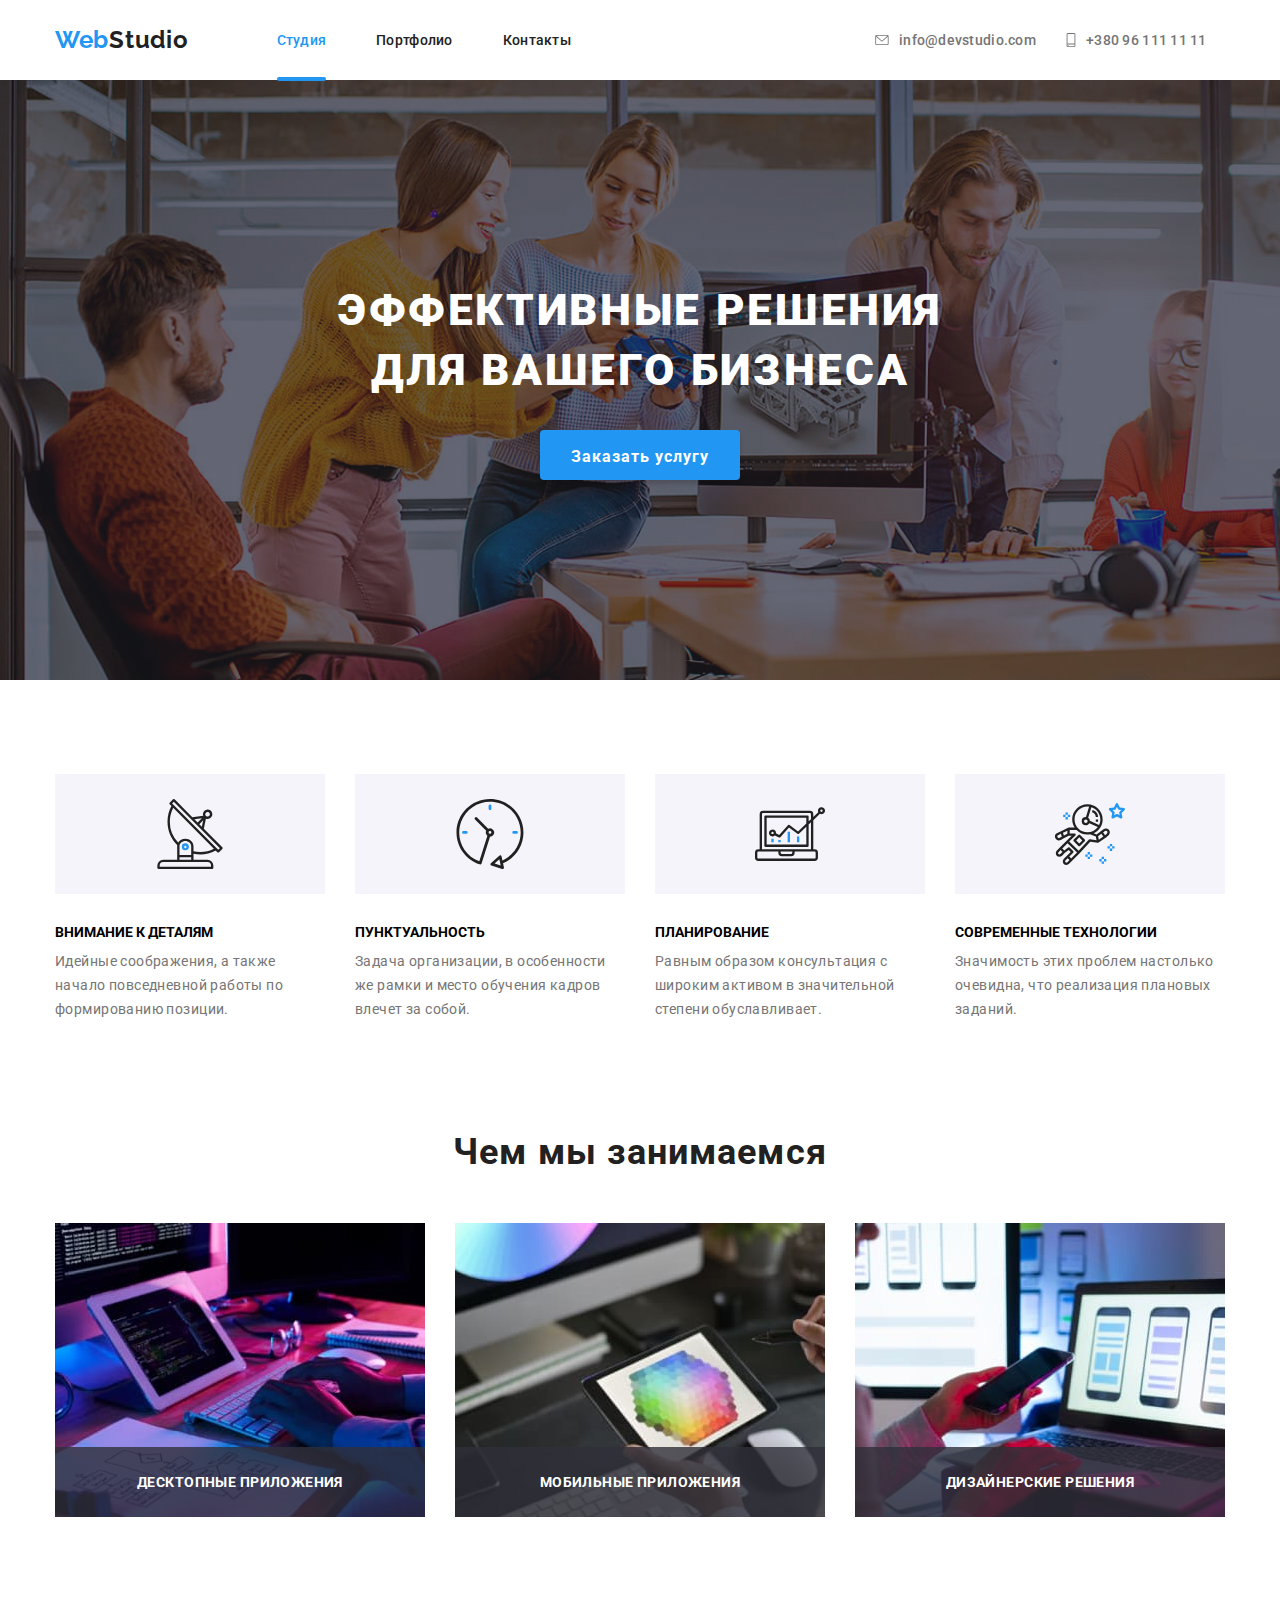
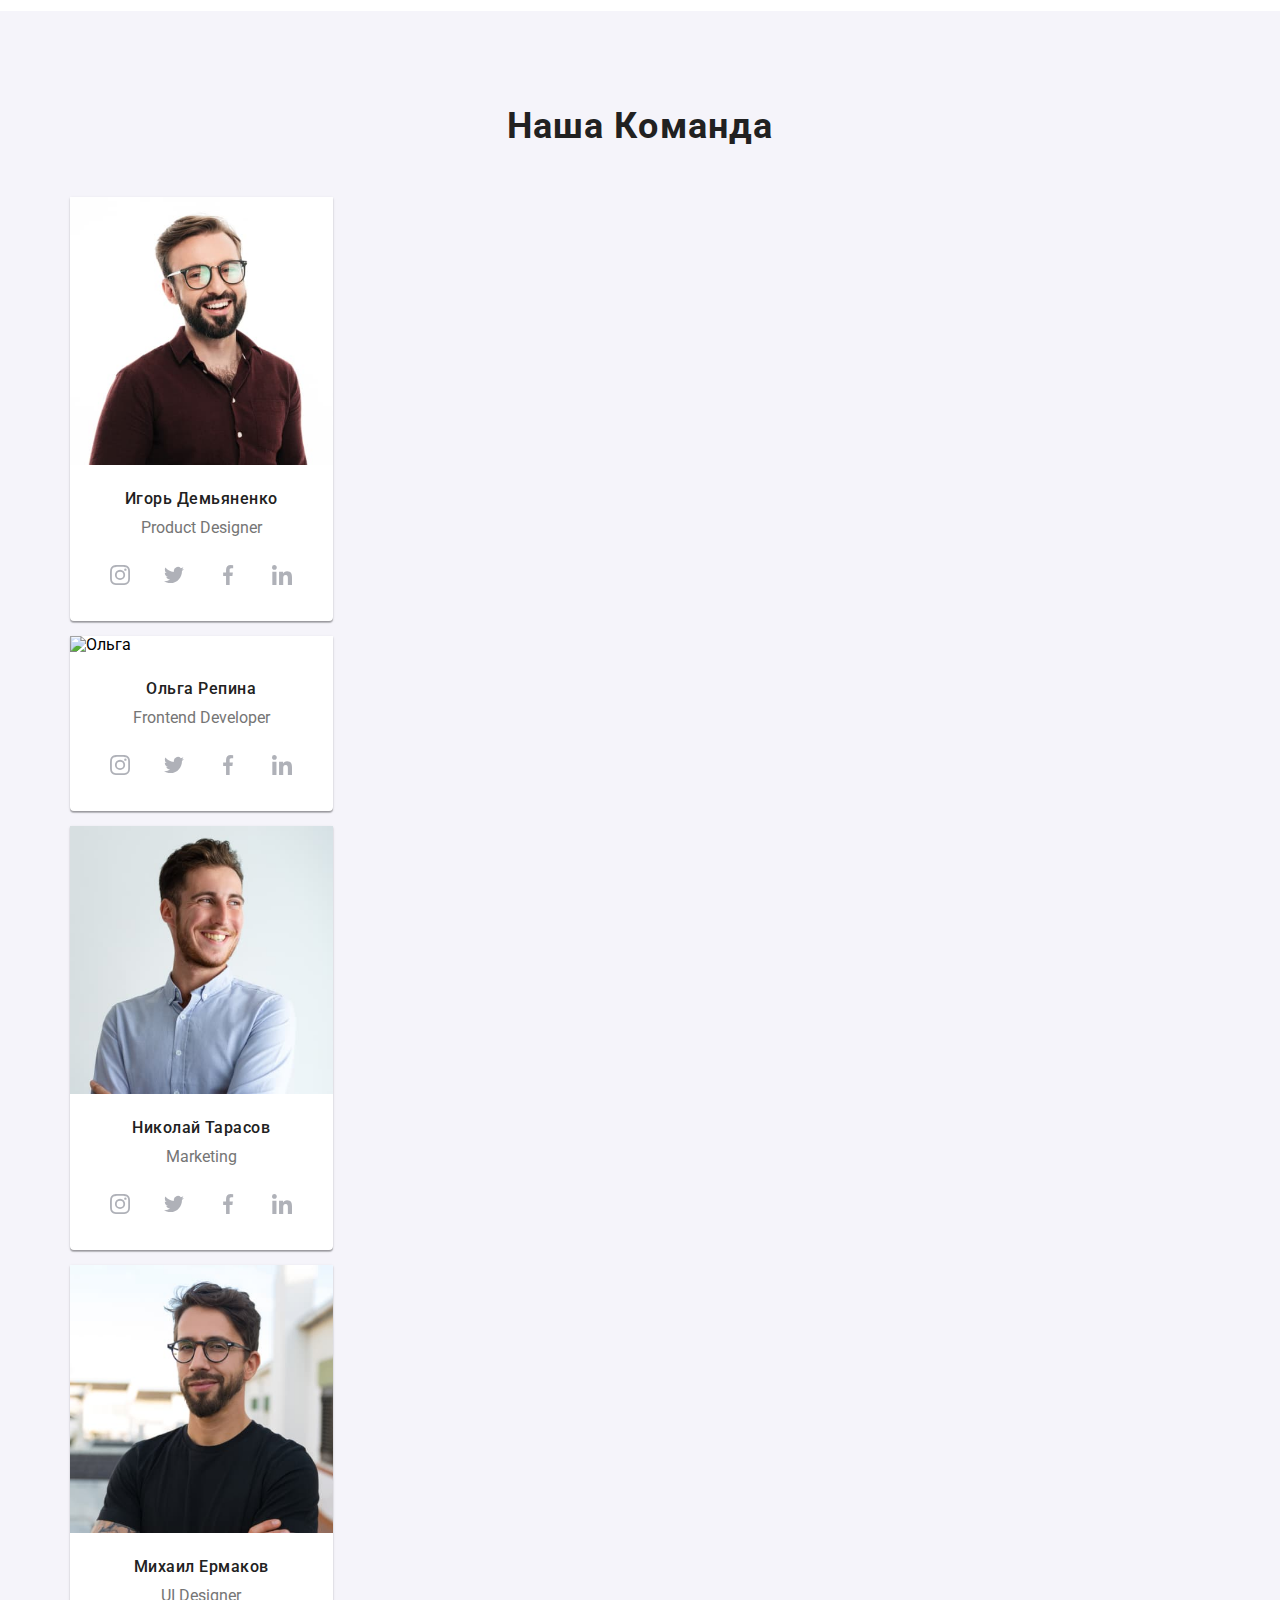
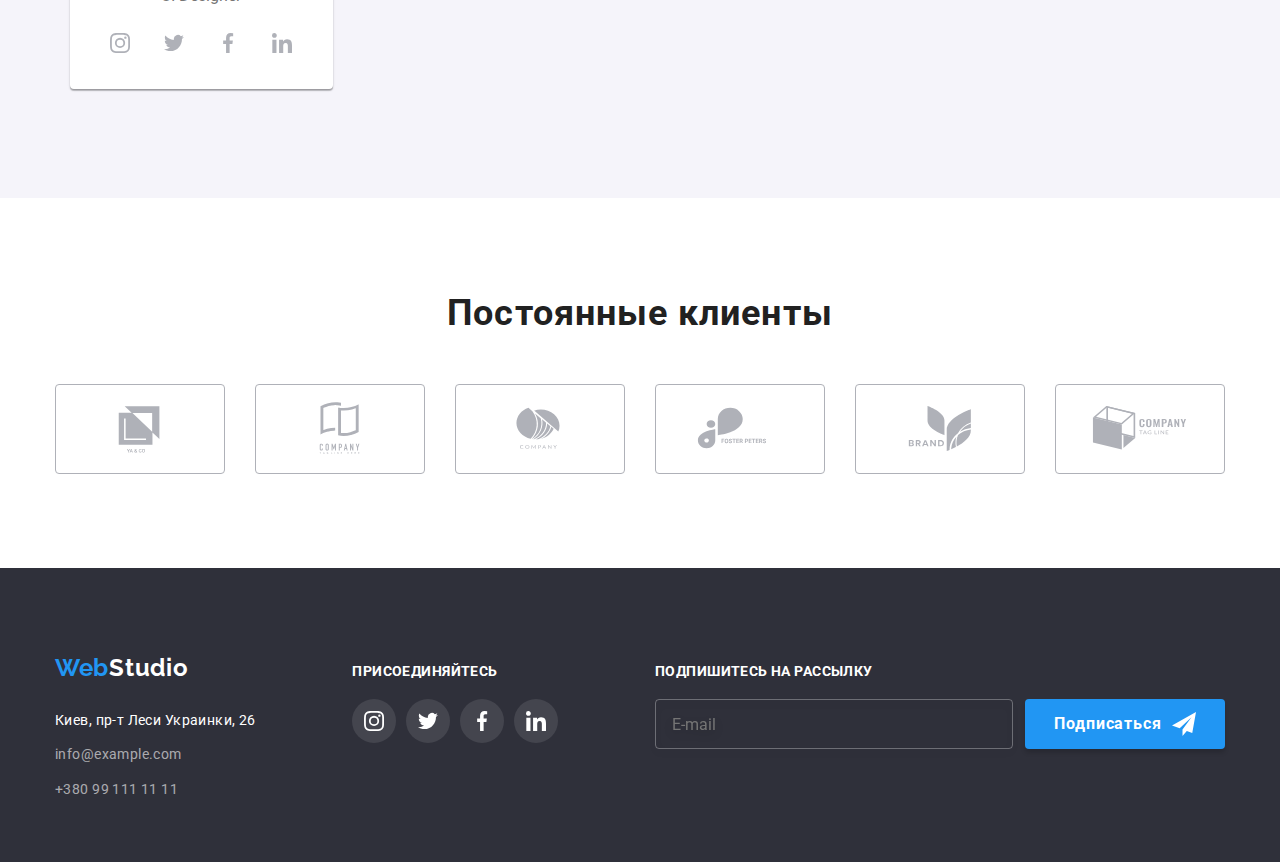
==== index.html @ 72ad8346 "part1" ====
<!DOCTYPE html>
<html lang="ru">
<head>
    <meta charset="UTF-8" />
    <meta name="viewport" content="width=device-width, initial-scale=1.0" />
    <title>Эффективные решения для вашего бизнеса</title>

    <link
        href="https://fonts.googleapis.com/css2?family=Raleway:wght@700&family=Roboto:wght@400;500;700;900&display=swap"
        rel="stylesheet">
    <link rel="stylesheet" href="https://cdnjs.cloudflare.com/ajax/libs/modern-normalize/1.1.0/modern-normalize.min.css">
    <link rel="stylesheet" href="css/main.min.css" />
</head>

<body>
   
<header class="page-header">
    <div class="container">
        <a href="./index.html" class="logo">Web<span class="logo__themelabel">Studio</span></a>
        <nav class="navigation">

            <ul class="navigation__list">
                <li class="navigation__item">
                    <a href="./index.html" class="navigation__link navigation__link--accent">Студия</a>
                </li>
                <li class="navigation__item">
                    <a href="./portfolio.html" class="navigation__link">Портфолио</a>
                </li>
                <li class="navigation__item">
                    <a href="/" class="navigation__link">Контакты</a>
                </li>
            </ul>

            <ul class="contact">
                <li class="contact__item"><a href="maito:info@devstudio.com" class="contact__link">
                        <svg class="contact__icon" width="14" height="10">
                            <use href="./img/symbol-defs.svg#envelope"></use>
                        </svg>info@devstudio.com</a>
                </li>
                <li class="contact__item"><a href="tell:+380961111111" class="contact__link contact__link--accent">
                        <svg class="contact__icon" width="10" height="14">
                            <use href="./img/symbol-defs.svg#smartphone"></use>
                        </svg>+380 96 111 11 11</a>
                </li>
            </ul>
        </nav>

        <button class="menu-mobile" type="button" aria-expanded="false" data-menu-button>
            <svg class="menu-mobile__icon" width="40" height="40" aria-label="Переключатель мобильного меню">
                <use class="menu-mobile__menu" href="./img/symbol-defs.svg#burger-menu-icon"></use>
            </svg>
        </button>

        <div class="header-menu-container" data-menu>
            <ul class="navigation__list">
                <li class="navigation__item">
                    <a href="./index.html" class="navigation__link navigation__link--accent">Студия</a>
                </li>
                <li class="navigation__item">
                    <a href="./portfolio.html" class="navigation__link">Портфолио</a>
                </li>
                <li class="navigation__item">
                    <a href="/" class="navigation__link">Контакты</a>
                </li>
            </ul>
            <ul class="contact">
                <li class="contact__item"><a href="maito:info@devstudio.com" class="contact__link">
                        <svg class="contact__icon" width="14" height="10">
                            <use href="./img/symbol-defs.svg#envelope"></use>
                        </svg>info@devstudio.com</a>
                </li>
                <li class="contact__item"><a href="tell:+380961111111" class="contact__link contact__link--accent">
                        <svg class="contact__icon" width="10" height="14">
                            <use href="./img/symbol-defs.svg#smartphone"></use>
                        </svg>+380 96 111 11 11</a>
                </li>
            </ul>
            <ul class="social-list__menu">
                <li class="social-list__item">
                    <a href="" class="social-list__links">Instagram</a>
                    <span class="social-list__line"></span>
                </li>
                <li class="social-list__item">
                    <a href="" class="social-list__links">Twitter</a>
                    <span class="social-list__line"></span>
                </li>
                <li class="social-list__item">
                    <a href="" class="social-list__links">Facebook</a>
                    <span class="social-list__line"></span>
                </li>
                <li class="social-list__item">
                    <a href="" class="social-list__links">LinkedIn</a>
                </li>
            </ul>
            <button class="close-menu-btn" data-menu-close>
                <svg class="icon-close-btn">
                    <use href="./img/symbol-defs.svg#close-icon"></use>
                </svg>
            </button>
        </div>
    </div>
</header>

<main>
    <section class="page-hero">
        <div class="container">
            <h1 class="hero__title">Эффективные решения
                для вашего бизнеса
            </h1>

            <button class="web-button" type="button" data-modal-open>Заказать услугу</button>
            <div class="backdrop is-hidden" data-modal>
                <div class="modal">
                    <form class="modal__form">
                        <h2 class="modal__title">Оставьте свои данные, мы вам перезвоним</h2>
                        <div role="group" class="wrapper">
                            <label for="name">Имя</label>
                            <input type="text" name="name" id="name" class="modal__input">
                            <svg class="modal__icon">
                                <use href="./img/symbol-defs.svg#person-black"></use>
                            </svg>
                        </div>
                        <div role="group" class="wrapper">
                            <label for="tel">Телефон</label>
                            <input type="tel" name="tel" id="tel" class="modal__input">
                            <svg class="modal__icon">
                                <use href="./img/symbol-defs.svg#phone-black"></use>
                            </svg>
                        </div>
                        <div role="group" class="wrapper">
                            <label for="mail">Почта</label>
                            <input type="email" name="mail" id="mail" class="modal__input">
                            <svg class="modal__icon">
                                <use href="./img/symbol-defs.svg#email-black"></use>
                            </svg>
                        </div>

                        <div role="group" class="wrapper wrapper--biggest">
                            <label for="comment">Комментарий</label>
                            <textarea name="comment" id="comment" cols="30" rows="10" placeholder="Введите текст"
                                class="modal__textarea"></textarea>
                        </div>
                        <div role="group" class="wrapper--accept">
                            <label class="modal__label">
                                <input type="checkbox" name="accept" class="modal__accept--input">
                                <span class="modal__figure"></span>Соглашаюсь с рассылкой и принимаю <a href="/"
                                    class="modal__link--accept">Условия договора</a></label>
                        </div>
                        <button class="modal__close" type="button" data-modal-close>
                            <svg class="modal-close-icon" width="30" height="30">
                                <use href="./img/symbol-defs.svg#close-icon"></use>
                            </svg>
                        </button>
                        <button type="submit" class="web-button">Отправить</button>
                    </form>
                </div>
            </div>
        </div>
    </section>

    <section class="section-padding">
        <div class="container">
            <h2 class="visually-hidden">Skills</h2>

            <ul class="feature__list">

                <li class="feature__item">
                    <div class="feature__icon--container">
                        <svg class="feature__icon">
                            <use href="./img/symbol-defs.svg#antenna"></use>
                        </svg>
                    </div>
                    <h3 class="feature__subtitle">Внимание к деталям</h3>
                    <p class="feature__text">Идейные соображения, а также начало повседневной работы по формированию
                        позиции.</p>
                </li>
                <li class="feature__item">
                    <div class="feature__icon--container">
                        <svg class="feature__icon">
                            <use href="./img/symbol-defs.svg#clock"></use>
                        </svg>
                    </div>
                    <h3 class="feature__subtitle">Пунктуальность</h3>
                    <p class="feature__text">Задача организации, в особенности же рамки и место обучения кадров
                        влечет за собой.</p>
                </li>
                <li class="feature__item">
                    <div class="feature__icon--container">
                        <svg class="feature__icon">
                            <use href="./img/symbol-defs.svg#diagram"></use>
                        </svg>
                    </div>
                    <h3 class="feature__subtitle">Планирование</h3>
                    <p class="feature__text">Равным образом консультация с широким активом в значительной степени
                        обуславливает.</p>
                </li>
                <li class="feature__item">
                    <div class="feature__icon--container">
                        <svg class="feature__icon">
                            <use href="./img/symbol-defs.svg#astronaut"></use>
                        </svg>
                    </div>
                    <h3 class="feature__subtitle">Современные технологии</h3>
                    <p class="feature__text">Значимость этих проблем настолько очевидна, что реализация плановых
                        заданий.</p>
                </li>
            </ul>
        </div>
    </section>
    
    <section class="job">
        <div class="container">
            <h2 class="title">Чем мы занимаемся</h2>

            <ul class="job__list">
                <li class="job__item">
                    <img class="job__images" srcset="./img/komp1x.jpg 1x, ./img/komp2x.jpg 2x"
                        src="./img/komp1x.jpg" alt="Десктопные приложения" width="370">
                    <div class="job__text--position">
                        <p class="job__text">Десктопные приложения</p>
                    </div>
                </li>
                <li class="job__item">
                    <img class="job__images" srcset="./img/tab1x.jpg 1x, ./img/tab2x.jpg 2x"
                        src="./img/tab1x.jpg" alt="Мобильные приложения" width="370">
                    <div class="job__text--position">
                        <p class="job__text">Мобильные приложения</p>
                    </div>
                </li>
                <li class="job__item">
                    <img class="job__images" srcset="./img/tel1x.jpg 1x, ./img/tel2x.jpg 2x"
                        src="./img/tel1x.jpg" alt="Дизайнерские решения" width="370">
                    <div class="job__text--position">
                        <p class="job__text">Дизайнерские решения</p>
                    </div>
                </li>
            </ul>
        </div>
    </section>

    <section class="section-padding team">
        <div class="container">

            <h2 class="title">Наша Команда</h2>

            <ul class="team_list">
                <li class="team__item">
                    <picture>
                        <source srcset="./img/IgorMob1x.jpg 1x, ./img/IgorMob2x.jpg 2x" media="(min-width: 480px)">
                        <source srcset="./img/IgorTab1x.jpg 1x, ./img/IgorTab2x.jpg 2x" media="(min-width: 768px)">
                        <source srcset="./img/IgorDesktop1x.jpg 1x, ./img/IgorDesktop2x.jpg 2x" media="(min-width: 1200px)">
                        <img class="team__images" src="./img/IgorMob1x.jpg" alt="Игорь" width="450">
                    </picture>

                    <div class="team__wrapper--icon">
                        <h3 class="team__name">Игорь Демьяненко</h3>
                        <p lang="en" class="team__position">Product Designer</p>
                        <ul class="icon-list">
                            <li class="icon-list__item">
                                <a class="icon-list__link icon-list__link--background" href="">
                                    <svg class="icon-list__icon team-icons-color">
                                        <use href="./img/symbol-defs.svg#instagram"></use>
                                    </svg>
                                </a>
                            </li>
                            <li class="icon-list__item">
                                <a class="icon-list__link icon-list__link--background" href="">
                                    <svg class="icon-list__icon team-icons-color">
                                        <use href="./img/symbol-defs.svg#twitter"></use>
                                    </svg>
                                </a>
                            </li>
                            <li class="icon-list__item">
                                <a class="icon-list__link icon-list__link--background" href="">
                                    <svg class="icon-list__icon team-icons-color">
                                        <use href="./img/symbol-defs.svg#facebook"></use>
                                    </svg>
                                </a>
                            </li>
                            <li class="icon-list__item">
                                <a class="icon-list__link icon-list__link--background" href="">
                                    <svg class="icon-list__icon team-icons-color">
                                        <use href="./img/symbol-defs.svg#linkedin"></use>
                                    </svg>
                                </a>
                            </li>
                        </ul>
                    </div>
                </li>
                <li class="team__item">
                    <picture>
                        <source srcset="./img/OlgaMob1x.jpg 1x, ./img/OlgaMob2x.jpg 2x" media="(min-width: 480px)">
                        <source srcset="./img/OlgaTab1x.jpg 1x, ./img/OlgaTab2x.jpg 2x" media="(min-width: 768px)">
                        <source srcset="./img/OlgaDesk1x.jpg 1x, ./img/OlgaDesk2x.jpg 2x" media="(min-width: 1200px)">
                        <img class="team__images" src="./img/OlgaMob1x.jpg" alt="Ольга" width="450">
                    </picture>
                    <div class="team__wrapper--icon">
                        <h3 class="team__name">Ольга Репина</h3>
                        <p lang="en" class="team__position">Frontend Developer</p>
                        <ul class="icon-list">
                            <li class="icon-list__item">
                                <a class="icon-list__link icon-list__link--background" href="">
                                    <svg class="icon-list__icon  team-icons-color">
                                        <use href="./img/symbol-defs.svg#instagram"></use>
                                    </svg>
                                </a>
                            </li>
                            <li class="icon-list__item">
                                <a class="icon-list__link icon-list__link--background" href="">
                                    <svg class="icon-list__icon  team-icons-color">
                                        <use href="./img/symbol-defs.svg#twitter"></use>
                                    </svg>
                                </a>
                            </li>
                            <li class="icon-list__item">
                                <a class="icon-list__link icon-list__link--background" href="">
                                    <svg class="icon-list__icon  team-icons-color">
                                        <use href="./img/symbol-defs.svg#facebook"></use>
                                    </svg>
                                </a>
                            </li>
                            <li class="icon-list__item">
                                <a class="icon-list__link icon-list__link--background" href="">
                                    <svg class="icon-list__icon  team-icons-color">
                                        <use href="./img/symbol-defs.svg#linkedin"></use>
                                    </svg>
                                </a>
                            </li>
                        </ul>
                    </div>
                </li>
                <li class="team__item">
                    <picture>
                        <source srcset="./img/nicktel1.jpg 1x, ./img/nicktel2.jpg 2x"
                            media="(min-width: 480px)">
                        <source srcset="./img/nicktab1.jpg 1x, ./img/nicktab2.jpg 2x"
                            media="(min-width: 768px)">
                        <source srcset="./img/nickdesk1.jpg 1x, ./img/nickdesk2.jpg 2x"
                            media="(min-width: 1200px)">
                        <img class="team__images" src="./img/nicktel1.jpg" alt="Николай" width="450">
                    </picture>
                    <div class="team__wrapper--icon">
                        <h3 class="team__name">Николай Тарасов</h3>
                        <p lang="en" class="team__position">Marketing</p>
                        <ul class="icon-list">
                            <li class="icon-list__item">
                                <a class="icon-list__link icon-list__link--background" href="">
                                    <svg class="icon-list__icon team-icons-color">
                                        <use href="./img/symbol-defs.svg#instagram"></use>
                                    </svg>
                                </a>
                            </li>
                            <li class="icon-list__item">
                                <a class="icon-list__link icon-list__link--background" href="">
                                    <svg class="icon-list__icon team-icons-color">
                                        <use href="./img/symbol-defs.svg#twitter"></use>
                                    </svg>
                                </a>
                            </li>
                            <li class="icon-list__item">
                                <a class="icon-list__link icon-list__link--background" href="">
                                    <svg class="icon-list__icon team-icons-color">
                                        <use href="./img/symbol-defs.svg#facebook"></use>
                                    </svg>
                                </a>
                            </li>
                            <li class="icon-list__item">
                                <a class="icon-list__link icon-list__link--background" href="">
                                    <svg class="icon-list__icon team-icons-color">
                                        <use href="./img/symbol-defs.svg#linkedin"></use>
                                    </svg>
                                </a>
                            </li>
                        </ul>
                    </div>
                </li>
                <li class="team__item">
                    <picture>
                        <source srcset="./img/michalmob1x.jpg 1x, ./img/michalmob2x.jpg 2x" media="(min-width: 480px)">
                        <source srcset="./img/michaltab1.jpg 1x, ./img/michaltab2.jpg 2x" media="(min-width: 768px)">
                        <source srcset="./img/michaldesk1.jpg 1x, ./img/michaldesk2.jpg 2x"
                            media="(min-width: 1200px)">
                        <img class="team__images" src="./img/michalmob1x.jpg" alt="Михаил" width="450">
                    </picture>
                    <div class="team__wrapper--icon">
                        <h3 class="team__name">Михаил Ермаков</h3>
                        <p lang="en" class="team__position">UI Designer</p>
                        <ul class="icon-list">
                            <li class="icon-list__item">
                                <a class="icon-list__link icon-list__link--background" href="">
                                    <svg class="icon-list__icon team-icons-color">
                                        <use href="./img/symbol-defs.svg#instagram"></use>
                                    </svg>
                                </a>
                            </li>
                            <li class="icon-list__item">
                                <a class="icon-list__link icon-list__link--background" href="">
                                    <svg class="icon-list__icon team-icons-color">
                                        <use href="./img/symbol-defs.svg#twitter"></use>
                                    </svg>
                                </a>
                            </li>
                            <li class="icon-list__item">
                                <a class="icon-list__link icon-list__link--background" href="">
                                    <svg class="icon-list__icon team-icons-color">
                                        <use href="./img/symbol-defs.svg#facebook"></use>
                                    </svg>
                                </a>
                            </li>
                            <li class="icon-list__item">
                                <a class="icon-list__link icon-list__link--background" href="">
                                    <svg class="icon-list__icon team-icons-color">
                                        <use href="./img/symbol-defs.svg#linkedin"></use>
                                    </svg>
                                </a>
                            </li>
                        </ul>
                    </div>
                </li>
            </ul>
    
        </div>
    
    
    </section>
    <section class="section-padding">

        <div class="container">
            <h2 class="title">Постоянные клиенты</h2>

            <ul class="client__list">
                <li class="client__item">
                    <a class="client__link" href=""><svg class="client__logo effect" width="106px" height="60px">
                            <use href="./img/symbol-defs.svg#logo-6"></use>
                        </svg> </a>
                </li>
                <li class="client__item">
                    <a class="client__link" href="">
                        <svg class="client__logo" width="106px" height="60px">
                            <use href="./img/symbol-defs.svg#logo-1"></use>
                        </svg>
                    </a>
                </li>
                <li class="client__item">
                    <a class="client__link" href="">
                        <svg class="client__logo" width="106px" height="60px">
                            <use href="./img/symbol-defs.svg#logo-2"></use>
                        </svg>
                    </a>
                </li>
                <li class="client__item">
                    <a class="client__link" href="">
                        <svg class="client__logo" width="106px" height="60px">
                            <use href="./img/symbol-defs.svg#logo-3"></use>
                        </svg>
                    </a>
                </li>
                <li class="client__item">
                    <a class="client__link" href="">
                        <svg class="client__logo" width="106px" height="60px">
                            <use href="./img/symbol-defs.svg#logo-4"></use>
                        </svg>
                    </a>
                </li>
                <li class="client__item">
                    <a class="client__link" href="">
                        <svg class="client__logo" width="106px" height="60px">
                            <use href="./img/symbol-defs.svg#logo-5"></use>
                        </svg>
                    </a>
                </li>
            </ul>
    
        </div>
    </section>
</main>

    <footer class="page-footer">
        <div class="container">
            <div class="container-adres">
                <address class="adres">
                    <a href="index.html" class="logo logo--footer">Web<span class="accent-footer">Studio</span></a>
                    <ul class="adres__list">
                        <li class="adres__item"><a href="https://goo.gl/maps/eN61j858Ek6bLMCC6" class="adres__city">Киев,
                                пр-т
                                Леси Украинки, 26</a></li>
                        <li class="adres__item"><a href="mailto:info@example.com" class="adres__link">info@example.com</a>
                        </li>
                        <li class="adres__item"><a href="tell:+380991111111" class="adres__link">+380 99 111 11 11</a></li>
                    </ul>
                </address>
            </div>
            <div class="footer-icons">
                <h3 class="footer-subtitle">присоединяйтесь</h3>
                <ul class="icon-list">
                    <li class="icon-list__item">
                        <a class="icon-list__link" href="">
                            <svg class="advantages-icons">
                                <use href="./img/symbol-defs.svg#instagram"></use>
                            </svg>
                        </a>
                    </li>
                    <li class="icon-list__item">
                        <a class="icon-list__link" href="">
                            <svg class="advantages-icons">
                                <use href="./img/symbol-defs.svg#twitter"></use>
                            </svg>
                        </a>
                    </li>
                    <li class="icon-list__item">
                        <a class="icon-list__link" href="">
                            <svg class="advantages-icons">
                                <use href="./img/symbol-defs.svg#facebook"></use>
                            </svg>
                        </a>
                    </li>
                    <li class="icon-list__item">
                        <a class="icon-list__link" href="">
                            <svg class="advantages-icons">
                                <use href="./img/symbol-defs.svg#linkedin"></use>
                            </svg>
                        </a>
                    </li>
                </ul>
            </div>
            <div class="footer-form">
                <h3 class="footer-subtitle">Подпишитесь на рассылку</h3>
                <form class="footer-form__container">
                    <input type="email" placeholder="E-mail" name="mail" class="footer-form__input">
                    <button type="submit" class="web-button">Подписаться <span class="footer-form__label">
                            <svg class="footer-form__icon">
                                <use href="./img/symbol-defs.svg#icon-send"></use>
                            </svg>
                        </span></button>
                </form>
            </div>
        </div>
    
    
    
    </footer>


<script src="./js/modal.js"></script>
<script src="./js/menu.js"></script>



</body>

</html>
---- css/main.min.css ----
*,::before,::after{-webkit-box-sizing:border-box;box-sizing:border-box}body{font-family:"Roboto",sans-serif;margin:0}a{text-decoration:none;cursor:pointer;font-style:normal}ul{margin:0;padding:0;list-style:none}p,h1,h2,h3,h4,h5,h6{margin:0;padding:0}img{display:block;max-width:100%;height:auto}.visually-hidden{position:absolute !important;clip:rect(1px 1px 1px 1px);clip:rect(1px, 1px, 1px, 1px);padding:0 !important;border:0 !important;height:1px !important;width:1px !important;overflow:hidden}.container{width:100%;padding:0 15px}.page-header .container{display:-webkit-box;display:-ms-flexbox;display:flex}@media screen and (min-width: 480px){.container{width:480px;margin:0 auto}}@media screen and (min-width: 768px){.container{width:768px}}@media screen and (min-width: 1200px){.container{width:1200px}}@media screen and (min-width: 768px){.page-footer .container{display:-webkit-box;display:-ms-flexbox;display:flex;-ms-flex-wrap:wrap;flex-wrap:wrap;-ms-flex-pack:distribute;justify-content:space-around;-webkit-box-align:baseline;-ms-flex-align:baseline;align-items:baseline}}@media screen and (min-width: 1200px){.page-footer .container{-webkit-box-pack:justify;-ms-flex-pack:justify;justify-content:space-between}}@media screen and (max-width: 1199px){.page-footer .container{text-align:center}}.section-padding{padding-bottom:60px;padding-top:60px;width:100%;margin:0 auto}@media screen and (min-width: 1200px){.section-padding{padding-bottom:94px;padding-top:94px}}.title{color:#212121;font-weight:700;font-size:28px;line-height:1.178;letter-spacing:0.03em;text-align:center;margin-bottom:30px}@media screen and (min-width: 1200px){.title{font-size:36px;line-height:1.167;margin-bottom:50px}}.page-header{background-color:#fff}.navigation{display:none}@media screen and (min-width: 768px){.navigation{display:-webkit-box;display:-ms-flexbox;display:flex;-webkit-box-align:center;-ms-flex-align:center;align-items:center}}.menu-mobile{padding:10px 0;margin:0;border:none;color:#212121;background-color:transparent;margin-left:auto;position:relative}.menu-mobile:hover .menu-mobile__icon,.menu-mobile:focus .menu-mobile__icon{fill:#2196f3}@media screen and (min-width: 768px){.menu-mobile{display:none}}.close-menu-btn{position:fixed;right:8px;top:8px;background-color:transparent;border:none;color:#212121;padding:0}.close-menu-btn:hover,.close-menu-btn:focus{color:#2196f3}.icon-close-btn{fill:currentColor;width:40px;height:40px}.menu-mobile__icon{fill:currentColor}@media screen and (max-width: 768px){.header-menu-container{position:fixed;top:0;right:0;background-color:#fff;height:100vh;width:100%;padding:48px 40px;z-index:21;overflow:auto;-webkit-transform:translateY(-100%);transform:translateY(-100%);-webkit-transition:-webkit-transform 700ms cubic-bezier(0.4, 0, 0.2, 1);transition:-webkit-transform 700ms cubic-bezier(0.4, 0, 0.2, 1);transition:transform 700ms cubic-bezier(0.4, 0, 0.2, 1);transition:transform 700ms cubic-bezier(0.4, 0, 0.2, 1), -webkit-transform 700ms cubic-bezier(0.4, 0, 0.2, 1);display:-webkit-box;display:-ms-flexbox;display:flex;-webkit-box-orient:vertical;-webkit-box-direction:normal;-ms-flex-direction:column;flex-direction:column;-webkit-box-pack:justify;-ms-flex-pack:justify;justify-content:space-between}.header-menu-container.is-open{-webkit-transform:translateY(0);transform:translateY(0)}}@media screen and (min-width: 768px){.header-menu-container{display:none}}.navigation__link{color:#212121;-webkit-transition:color 250ms cubic-bezier(0.4, 0, 0.2, 1);transition:color 250ms cubic-bezier(0.4, 0, 0.2, 1);font-weight:500;font-size:25px;line-height:1.175;display:block;letter-spacing:0.02em}.navigation__link:focus,.navigation__link:hover{color:#2196f3}@media screen and (min-width: 480px){.navigation__link{font-size:40px}}@media screen and (min-width: 768px){.navigation__link{position:relative;font-size:14px;line-height:1.142;padding:32px 0}}.navigation__list{margin-bottom:40px}@media screen and (min-width: 768px){.navigation__list{margin-bottom:0;display:-webkit-box;display:-ms-flexbox;display:flex}}@media screen and (min-width: 1200px){.navigation__list{margin-right:304px}}@media screen and (max-width: 767px){.navigation__item:not(:last-child){margin-bottom:32px}}@media screen and (min-width: 768px){.navigation__item:not(:last-child){margin-right:50px}}.navigation__link--accent{color:#2196f3}@media screen and (min-width: 768px){.navigation__link--accent::after{content:"";display:block;position:absolute;bottom:-1px;left:0;width:100%;height:4px;background-color:#2196f3;border-radius:2px;-webkit-transform:scaleX(1);transform:scaleX(1);-webkit-transition:-webkit-transform 250ms cubic-bezier(0.4, 0, 0.2, 1);transition:-webkit-transform 250ms cubic-bezier(0.4, 0, 0.2, 1);transition:transform 250ms cubic-bezier(0.4, 0, 0.2, 1);transition:transform 250ms cubic-bezier(0.4, 0, 0.2, 1), -webkit-transform 250ms cubic-bezier(0.4, 0, 0.2, 1)}}.social-list__menu{display:-webkit-box;display:-ms-flexbox;display:flex;-webkit-box-align:center;-ms-flex-align:center;align-items:center;-ms-flex-wrap:wrap;flex-wrap:wrap}@media screen and (min-width: 768px){.social-list__menu{display:none}}.social-list__item{display:-webkit-box;display:-ms-flexbox;display:flex;-webkit-box-pack:center;-ms-flex-pack:center;justify-content:center;-webkit-box-align:center;-ms-flex-align:center;align-items:center}.social-list__links{font-weight:500;font-size:10px;line-height:1.122;letter-spacing:0.02em;color:#2196f3}@media screen and (min-width: 480px){.social-list__links{font-size:18px}}.social-list__line{background-color:rgba(33,33,33,0.2);width:22px;height:1px;-webkit-transform:rotate(90deg);transform:rotate(90deg)}.contact__link{color:#757575;font-weight:500;font-size:18px;line-height:1;display:block;letter-spacing:0.02em}.contact__link:hover,.contact__link:focus{color:#2196f3}@media screen and (min-width: 480px){.contact__link{font-size:24px;line-height:1.176}}@media screen and (min-width: 768px){.contact__link{font-size:12px;line-height:1.167;display:-webkit-box;display:-ms-flexbox;display:flex;-webkit-box-align:center;-ms-flex-align:center;align-items:center}}@media screen and (min-width: 1200px){.contact__link{font-size:14px;line-height:1.142;padding:32px 0}}@media screen and (max-width: 767px){.contact__item:last-child{margin-bottom:32px}}@media screen and (min-width: 768px) and (max-width: 1199px){.contact__item:not(:last-child){margin-bottom:10px}}@media screen and (min-width: 1200px){.contact__item:not(:last-child){margin-right:30px}}.contact{display:-webkit-box;display:-ms-flexbox;display:flex}@media screen and (max-width: 767px){.contact{-webkit-box-orient:vertical;-webkit-box-direction:reverse;-ms-flex-direction:column-reverse;flex-direction:column-reverse;margin-bottom:20px}}@media screen and (min-width: 768px) and (max-width: 1199px){.contact{margin-left:84px;-webkit-box-orient:vertical;-webkit-box-direction:normal;-ms-flex-direction:column;flex-direction:column}}@media screen and (min-width: 1200px){.contact{-webkit-box-orient:horizontal;-webkit-box-direction:normal;-ms-flex-direction:row;flex-direction:row}}.contact__icon{display:none}@media screen and (min-width: 768px){.contact__icon{margin-right:10px;fill:currentColor;display:block}}@media screen and (max-width: 767px){.contact__link--accent{color:#2196f3}}@media screen and (min-width: 480px) and (max-width: 767px){.contact__link--accent{color:#2196f3;font-size:34px}}.logo{font-family:"Raleway",sans-serif;color:#2196f3;font-weight:700;letter-spacing:0.03em;font-size:24px;line-height:1.1667;padding:16px 0}@media screen and (min-width: 768px){.logo{margin-right:88px;padding:26px 0}}.logo__themelabel{color:#212121}.logo--footer{margin-right:0;display:inline-block}.web-button{background-color:#2196f3;-webkit-box-shadow:0px 4px 4px rgba(0,0,0,0.15);box-shadow:0px 4px 4px rgba(0,0,0,0.15);border-radius:4px;border-color:transparent;text-align:center;min-width:200px;height:50px;color:#fff;font-weight:700;font-size:16px;line-height:1.875;letter-spacing:0.06em;padding:10px;cursor:pointer;font-family:inherit}.footer-form .web-button{display:-webkit-box;display:-ms-flexbox;display:flex;-webkit-box-pack:center;-ms-flex-pack:center;justify-content:center;-webkit-box-align:center;-ms-flex-align:center;align-items:center;margin:0 auto}.modal__close{position:absolute;top:8px;right:8px;display:-webkit-box;display:-ms-flexbox;display:flex;-webkit-box-pack:center;-ms-flex-pack:center;justify-content:center;-webkit-box-align:center;-ms-flex-align:center;align-items:center;background-color:transparent;border:1px solid rgba(0,0,0,0.1);width:30px;height:30px;color:#212121;border-radius:50%;cursor:pointer}.modal-close-icon{height:100%;width:100%;fill:currentColor;-webkit-transition:fill 250ms cubic-bezier(0.4, 0, 0.2, 1);transition:fill 250ms cubic-bezier(0.4, 0, 0.2, 1)}.modal__close:hover .modal-close-icon,.modal__close:focus .modal-close-icon{fill:#2196f3}.icon-list{display:-webkit-box;display:-ms-flexbox;display:flex;-webkit-box-align:center;-ms-flex-align:center;align-items:center;-webkit-box-pack:center;-ms-flex-pack:center;justify-content:center}.icon-list__link{width:100%;height:100%;fill:#fff;display:-webkit-box;display:-ms-flexbox;display:flex;-webkit-box-pack:center;-ms-flex-pack:center;justify-content:center;background-color:rgba(255,255,255,0.1);border-radius:50%;-webkit-box-align:center;-ms-flex-align:center;align-items:center;-webkit-transition:background-color 250ms cubic-bezier(0.4, 0, 0.2, 1),color 250ms cubic-bezier(0.4, 0, 0.2, 1);transition:background-color 250ms cubic-bezier(0.4, 0, 0.2, 1),color 250ms cubic-bezier(0.4, 0, 0.2, 1)}.icon-list__link:hover,.icon-list__link:focus{background-color:#2196f3;color:#fff}.icon-list__item{width:44px;height:44px}.icon-list__item:not(:last-child){margin-right:10px}.icon-list__icon,.advantages-icons{width:20px;height:20px}.team-icons-color{fill:currentColor}.icon-list__link--background{color:#afb1b8}.icon-list__link--background:hover,.icon-list__link--background:focus{color:#fff}.page-hero{background-color:#2f303a;text-align:center;padding-top:118px;padding-bottom:118px;max-width:1600px;margin:0 auto;background-image:-webkit-gradient(linear, left top, right top, from(rgba(47,48,58,0.4)), to(rgba(47,48,58,0.4))),url("./../img/heromob1.jpg");background-image:linear-gradient(to right, rgba(47,48,58,0.4), rgba(47,48,58,0.4)),url("./../img/heromob1.jpg");background-repeat:no-repeat;background-size:cover}@media screen and (min-device-pixel-ratio: 2), screen and (-webkit-min-device-pixel-ratio: 2), screen and (min-resolution: 192dpi), screen and (min-resolution: 2dppx){.page-hero{background-image:-webkit-gradient(linear, left top, right top, from(rgba(47,48,58,0.4)), to(rgba(47,48,58,0.4))),url("./../img/heromob2.jpg");background-image:linear-gradient(to right, rgba(47,48,58,0.4), rgba(47,48,58,0.4)),url("./../img/heromob2.jpg")}}@media screen and (min-width: 768px){.page-hero{background-image:-webkit-gradient(linear, left top, right top, from(rgba(47,48,58,0.4)), to(rgba(47,48,58,0.4))),url("./../img/herotab1.jpg");background-image:linear-gradient(to right, rgba(47,48,58,0.4), rgba(47,48,58,0.4)),url("./../img/herotab1.jpg")}}@media screen and (min-width: 768px) and (min-device-pixel-ratio: 2), screen and (min-width: 768px) and (-webkit-min-device-pixel-ratio: 2), screen and (min-width: 768px) and (min-resolution: 192dpi), screen and (min-width: 768px) and (min-resolution: 2dppx){.page-hero{background-image:-webkit-gradient(linear, left top, right top, from(rgba(47,48,58,0.4)), to(rgba(47,48,58,0.4))),url("./../img/herotab2.jpg");background-image:linear-gradient(to right, rgba(47,48,58,0.4), rgba(47,48,58,0.4)),url("./../img/herotab2.jpg")}}@media screen and (min-width: 1200px){.page-hero{padding-top:200px;padding-bottom:200px;background-image:-webkit-gradient(linear, left top, right top, from(rgba(47,48,58,0.4)), to(rgba(47,48,58,0.4))),url("./../img/herodesk1.jpg");background-image:linear-gradient(to right, rgba(47,48,58,0.4), rgba(47,48,58,0.4)),url("./../img/herodesk1.jpg")}}@media screen and (min-width: 1200px) and (min-device-pixel-ratio: 2), screen and (min-width: 1200px) and (-webkit-min-device-pixel-ratio: 2), screen and (min-width: 1200px) and (min-resolution: 192dpi), screen and (min-width: 1200px) and (min-resolution: 2dppx){.page-hero{background-image:-webkit-gradient(linear, left top, right top, from(rgba(47,48,58,0.4)), to(rgba(47,48,58,0.4))),url("./../img/herodesk2.jpg");background-image:linear-gradient(to right, rgba(47,48,58,0.4), rgba(47,48,58,0.4)),url("./../img/herodesk2.jpg")}}.hero__title{color:#fff;font-weight:900;font-size:26px;line-height:1.615;letter-spacing:0.06em;text-transform:uppercase;text-align:center;margin:0 auto;max-width:360px;margin-bottom:30px}@media screen and (min-width: 1200px){.hero__title{font-size:44px;line-height:1.364;max-width:700px}}@media screen and (min-width: 768px){.feature__list{display:-webkit-box;display:-ms-flexbox;display:flex;-ms-flex-wrap:wrap;flex-wrap:wrap;margin:-15px}}.feature__item{max-width:480px}.feature__item:not(:last-child){margin-bottom:30px}@media screen and (min-width: 768px){.feature__item{width:calc((100% - 2 * 30px) / 2);margin:15px}}@media screen and (min-width: 1200px){.feature__item{width:calc((100% - 4 * 30px) / 4);margin:15px}}.feature__subtitle{font-weight:700;font-size:14px;line-height:1.142;text-transform:uppercase;margin-bottom:10px}@media screen and (max-width: 767px){.feature__subtitle{text-align:center}}.feature__text{color:#757575;font-size:14px;line-height:1.714;font-weight:400;letter-spacing:0.03em}.feature__icon--container{background-color:#f5f4fa;display:-webkit-box;display:-ms-flexbox;display:flex;-webkit-box-pack:center;-ms-flex-pack:center;justify-content:center;-webkit-box-align:center;-ms-flex-align:center;align-items:center;width:100%;height:120px;margin-bottom:30px}.feature__icon{height:70px;width:70px}.job{padding-bottom:94px}@media screen and (max-width: 1199px){.job{display:none}}.job__item{margin:15px;position:relative;width:calc((100% - 3 * 30px) / 3)}.job__list{display:-webkit-box;display:-ms-flexbox;display:flex;margin:-15px}.job__images{max-width:100%}.job__text{font-weight:700;font-size:14px;line-height:1.143;letter-spacing:0.03em;text-transform:uppercase;margin:0;color:#fff}.job__text--position{position:absolute;bottom:0;left:0;background-color:rgba(47,48,58,0.8);width:100%;height:70px;display:-webkit-box;display:-ms-flexbox;display:flex;-webkit-box-align:center;-ms-flex-align:center;align-items:center;-webkit-box-pack:center;-ms-flex-pack:center;justify-content:center}.job{padding-bottom:94px}@media screen and (max-width: 1199px){.job{display:none}}.job__item{margin:15px;position:relative;width:calc((100% - 3 * 30px) / 3)}.job__list{display:-webkit-box;display:-ms-flexbox;display:flex;margin:-15px}.job__images{max-width:100%}.job__text{font-weight:700;font-size:14px;line-height:1.143;letter-spacing:0.03em;text-transform:uppercase;margin:0;color:#fff}.job__text--position{position:absolute;bottom:0;left:0;background-color:rgba(47,48,58,0.8);width:100%;height:70px;display:-webkit-box;display:-ms-flexbox;display:flex;-webkit-box-align:center;-ms-flex-align:center;align-items:center;-webkit-box-pack:center;-ms-flex-pack:center;justify-content:center}.team{background-color:#f5f4fa}.team__name{color:#212121;font-weight:500;font-size:16px;line-height:1.187;letter-spacing:0.03em;text-align:center;margin-bottom:10px}@media screen and (min-width: 768px){.team__list{margin:-15px;display:-webkit-box;display:-ms-flexbox;display:flex;-ms-flex-wrap:wrap;flex-wrap:wrap}}.team__item{background-color:#fff;-webkit-box-shadow:0px 1px 3px rgba(0,0,0,0.12),0px 1px 1px rgba(0,0,0,0.14),0px 2px 1px rgba(0,0,0,0.2);box-shadow:0px 1px 3px rgba(0,0,0,0.12),0px 1px 1px rgba(0,0,0,0.14),0px 2px 1px rgba(0,0,0,0.2);border-radius:0px 0px 4px 4px}@media screen and (max-width: 767px){.team__item{max-width:480px}.team__item:not(:last-child){margin-bottom:30px}}@media screen and (min-width: 768px){.team__item{width:calc((100% - 2 * 30px) / 2);margin:15px}}@media screen and (min-width: 1200px){.team__item{width:calc((100% - 4 * 30px) / 4)}}.team__images{width:100%}.team__position{color:#757575;font-weight:400;font-size:16px;line-height:1.187;text-align:center;margin-bottom:16px}.team__wrapper--icon{padding:24px}.client__item{width:calc((100% - 2 * 30px) / 2);height:90px;margin:15px}@media screen and (min-width: 768px){.client__item{width:calc((100% - 3 * 30px) / 3)}}@media screen and (min-width: 1200px){.client__item{width:calc((100% - 6 * 30px) / 6)}}.client__list{text-align:center;display:-webkit-box;display:-ms-flexbox;display:flex;-ms-flex-wrap:wrap;flex-wrap:wrap;margin:-15px}.client__link{width:100%;height:100%;-webkit-box-align:center;-ms-flex-align:center;align-items:center;color:#afb1b8;display:-webkit-box;display:-ms-flexbox;display:flex;border:1px solid #afb1b8;border-radius:4px;-webkit-box-pack:center;-ms-flex-pack:center;justify-content:center;-webkit-transition:color 250ms cubic-bezier(0.4, 0, 0.2, 1),border 250ms cubic-bezier(0.4, 0, 0.2, 1);transition:color 250ms cubic-bezier(0.4, 0, 0.2, 1),border 250ms cubic-bezier(0.4, 0, 0.2, 1)}.client__link:hover,.client__link:focus{color:#2196f3;border:1px solid #2196f3}.client__logo{fill:currentColor}.page-footer{background-color:#2f303a;padding-bottom:60px;padding-top:60px}.adres__item:not(:last-child){margin-bottom:9px}.adres{font-size:14px;line-height:1.8;font-weight:400;letter-spacing:0.03em}@media screen and (max-width: 1199px){.container-adres,.footer-icons{margin-bottom:60px}}.adres__city{color:#fff}.adres__link{color:rgba(255,255,255,0.6)}.adres__link:focus,.adres__link:hover{color:#2196f3}.accent-footer{color:#fff}.footer-subtitle{font-weight:700;font-size:14px;line-height:1, 143;letter-spacing:0.03em;text-transform:uppercase;color:#fff;margin-bottom:20px}.icon-list{list-style:none}.footer-form__input{width:100%;height:50px;background-color:transparent;border:1px solid rgba(255,255,255,0.3);-webkit-filter:drop-shadow(0px 4px 4px rgba(0,0,0,0.15));filter:drop-shadow(0px 4px 4px rgba(0,0,0,0.15));border-radius:4px;padding:16px;color:#fff;-webkit-transition:border 250ms cubic-bezier(0.4, 0, 0.2, 1);transition:border 250ms cubic-bezier(0.4, 0, 0.2, 1);margin-bottom:20px}.footer-form__input:focus{outline:none;border:1px solid #2196f3}@media screen and (min-width: 480px){.footer-form__input{width:450px}}@media screen and (min-width: 1200px){.footer-form__input{width:358px;margin-bottom:0;margin-right:12px}}.footer-form__icon{width:100%;height:100%}@media screen and (min-width: 1200px){.footer-form__container{display:-webkit-box;display:-ms-flexbox;display:flex;-webkit-box-pack:center;-ms-flex-pack:center;justify-content:center;-webkit-box-align:center;-ms-flex-align:center;align-items:center}}.footer-form__label{width:24px;height:24px;margin-left:10px}.modal-buttons{color:#212121;background-color:#f5f4fa;font-weight:500;font-family:inherit;font-size:16px;line-height:1.625;letter-spacing:0.03em;border-radius:4px;min-width:73px;padding:6px 22px;text-align:center;border:0px transparent;cursor:pointer;height:38px;-webkit-transition:color 250ms cubic-bezier(0.4, 0, 0.2, 1),background-color 250ms cubic-bezier(0.4, 0, 0.2, 1),-webkit-box-shadow 250ms cubic-bezier(0.4, 0, 0.2, 1);transition:color 250ms cubic-bezier(0.4, 0, 0.2, 1),background-color 250ms cubic-bezier(0.4, 0, 0.2, 1),-webkit-box-shadow 250ms cubic-bezier(0.4, 0, 0.2, 1);transition:color 250ms cubic-bezier(0.4, 0, 0.2, 1),background-color 250ms cubic-bezier(0.4, 0, 0.2, 1),box-shadow 250ms cubic-bezier(0.4, 0, 0.2, 1);transition:color 250ms cubic-bezier(0.4, 0, 0.2, 1),background-color 250ms cubic-bezier(0.4, 0, 0.2, 1),box-shadow 250ms cubic-bezier(0.4, 0, 0.2, 1),-webkit-box-shadow 250ms cubic-bezier(0.4, 0, 0.2, 1)}.modal-buttons:hover,.modal-buttons:focus{color:#fff;background-color:#2196f3;-webkit-box-shadow:0px 3px 1px rgba(0,0,0,0.1),0px 1px 2px rgba(0,0,0,0.08),0px 2px 2px rgba(0,0,0,0.12);box-shadow:0px 3px 1px rgba(0,0,0,0.1),0px 1px 2px rgba(0,0,0,0.08),0px 2px 2px rgba(0,0,0,0.12)}.bits{display:-webkit-box;display:-ms-flexbox;display:flex;-ms-flex-wrap:wrap;flex-wrap:wrap;margin-bottom:40px}@media screen and (min-width: 768px){.bits{-webkit-box-pack:center;-ms-flex-pack:center;justify-content:center}}@media screen and (min-width: 1200px){.bits{margin-bottom:50px}}.list-buttons:not(:last-child){margin-right:8px}@media screen and (max-width: 767px){.list-buttons{margin-bottom:15px}}.active{background-color:#2196f3;color:#fff;-webkit-box-shadow:0px 3px 1px rgba(0,0,0,0.1),0px 1px 2px rgba(0,0,0,0.08),0px 2px 2px rgba(0,0,0,0.12);box-shadow:0px 3px 1px rgba(0,0,0,0.1),0px 1px 2px rgba(0,0,0,0.08),0px 2px 2px rgba(0,0,0,0.12)}.title-img{font-weight:700;font-size:18px;line-height:2;color:#212121;margin-bottom:4px}.text-img{font-weight:400;font-size:16px;line-height:1.9;color:#757575}.link-group-img{width:100%}.portfolio-selection{background-color:#fff;border-top:1px solid #ececec}.portfolio-picture{margin:0 auto}@media screen and (min-width: 768px){.portfolio-picture{display:-webkit-box;display:-ms-flexbox;display:flex;-ms-flex-wrap:wrap;flex-wrap:wrap;margin:-15px}}.advantages-container-carts{padding:20px 24px;background-color:#fff}.link-group{background-color:#fff;outline:1px solid #eeeeee;text-align:start;max-width:450px}@media screen and (max-width: 767px){.link-group:not(:last-child){margin-bottom:30px}}@media screen and (min-width: 768px){.link-group{width:calc((100% - 2 * 30px) / 2);margin:15px}}@media screen and (min-width: 1200px){.link-group{width:calc((100% - 3 * 30px) / 3)}}.links{width:100%;height:100%;display:block;-webkit-transition:-webkit-box-shadow 250ms cubic-bezier(0.4, 0, 0.2, 1);transition:-webkit-box-shadow 250ms cubic-bezier(0.4, 0, 0.2, 1);transition:box-shadow 250ms cubic-bezier(0.4, 0, 0.2, 1);transition:box-shadow 250ms cubic-bezier(0.4, 0, 0.2, 1), -webkit-box-shadow 250ms cubic-bezier(0.4, 0, 0.2, 1)}.links:hover,.links:focus{-webkit-box-shadow:0px 1px 1px rgba(0,0,0,0.12),0px 4px 4px rgba(0,0,0,0.06),1px 4px 6px rgba(0,0,0,0.16);box-shadow:0px 1px 1px rgba(0,0,0,0.12),0px 4px 4px rgba(0,0,0,0.06),1px 4px 6px rgba(0,0,0,0.16)}.portfolio-effect{position:relative;display:block;overflow:hidden}.description-technoryak{font-weight:400;font-size:18px;line-height:1.555;letter-spacing:0.03em;height:100%;width:100%;color:#fff;display:block;padding:64px 24px;position:absolute;top:0;background-color:rgba(33,150,243,0.9);opacity:0;-webkit-transform:translateY(100%);transform:translateY(100%);-webkit-transition:opacity 250ms cubic-bezier(0.4, 0, 0.2, 1),-webkit-transform 250ms cubic-bezier(0.4, 0, 0.2, 1);transition:opacity 250ms cubic-bezier(0.4, 0, 0.2, 1),-webkit-transform 250ms cubic-bezier(0.4, 0, 0.2, 1);transition:transform 250ms cubic-bezier(0.4, 0, 0.2, 1),opacity 250ms cubic-bezier(0.4, 0, 0.2, 1);transition:transform 250ms cubic-bezier(0.4, 0, 0.2, 1),opacity 250ms cubic-bezier(0.4, 0, 0.2, 1),-webkit-transform 250ms cubic-bezier(0.4, 0, 0.2, 1)}.links:focus .description-technoryak,.links:hover .description-technoryak{opacity:1;-webkit-transform:translateY(0);transform:translateY(0)}.backdrop{position:fixed;width:100%;height:100%;top:0;left:0;overflow-y:scroll;background-color:rgba(0,0,0,0.2);z-index:99;opacity:1;-webkit-transition:opacity 250ms cubic-bezier(0.4, 0, 0.2, 1);transition:opacity 250ms cubic-bezier(0.4, 0, 0.2, 1)}.backdrop.is-hidden{opacity:0;pointer-events:none;visibility:none}.modal{position:absolute;top:50%;left:50%;-webkit-transform:translate(-50%, -50%) scale(1);transform:translate(-50%, -50%) scale(1);-webkit-transition:opacity 250ms cubic-bezier(0.4, 0, 0.2, 1),-webkit-transform 250ms cubic-bezier(0.4, 0, 0.2, 1);transition:opacity 250ms cubic-bezier(0.4, 0, 0.2, 1),-webkit-transform 250ms cubic-bezier(0.4, 0, 0.2, 1);transition:transform 250ms cubic-bezier(0.4, 0, 0.2, 1),opacity 250ms cubic-bezier(0.4, 0, 0.2, 1);transition:transform 250ms cubic-bezier(0.4, 0, 0.2, 1),opacity 250ms cubic-bezier(0.4, 0, 0.2, 1),-webkit-transform 250ms cubic-bezier(0.4, 0, 0.2, 1);background-color:#fff;-webkit-box-shadow:0px 1px 3px rgba(0,0,0,0.12),0px 1px 1px rgba(0,0,0,0.14),0px 2px 1px rgba(0,0,0,0.2);box-shadow:0px 1px 3px rgba(0,0,0,0.12),0px 1px 1px rgba(0,0,0,0.14),0px 2px 1px rgba(0,0,0,0.2);border-radius:4px;opacity:1;height:95%;max-height:609px;width:95%}@media screen and (max-width: 1199px){.modal{max-width:450px;overflow:scroll}}@media screen and (min-width: 1200px){.modal{max-width:530px}}.backdrop.is-hidden .modal{-webkit-transform:translate(-50%, -50%) scale(0.5);transform:translate(-50%, -50%) scale(0.5);opacity:0}.modal__form{width:100%;padding:40px}.wrapper{display:-webkit-box;display:-ms-flexbox;display:flex;-webkit-box-orient:vertical;-webkit-box-direction:normal;-ms-flex-direction:column;flex-direction:column;-webkit-box-align:start;-ms-flex-align:start;align-items:flex-start;margin-bottom:10px;position:relative}.wrapper label{font-weight:400;font-size:12px;line-height:1.167;letter-spacing:0.01em;margin-bottom:4px;color:#757575}.modal__title{font-weight:700;font-size:20px;line-height:1.155;text-align:center;letter-spacing:0.03em;color:#212121;margin-bottom:10px}@media screen and (min-width: 1200px){.modal__title{line-height:1.15}}.modal__input{width:100%;height:40px;border:1px solid rgba(33,33,33,0.2);border-radius:4px;padding:14px 42px;cursor:pointer;-webkit-transition:border 250ms cubic-bezier(0.4, 0, 0.2, 1);transition:border 250ms cubic-bezier(0.4, 0, 0.2, 1)}.modal__input:focus{outline:none;border:1px solid #2196f3}.wrapper--biggest{margin-bottom:20px}.wrapper--accept{display:-webkit-box;display:-ms-flexbox;display:flex;-webkit-box-align:center;-ms-flex-align:center;align-items:center;margin-bottom:30px}.modal__label{font-weight:400;font-size:12px;line-height:1.167;letter-spacing:0.03em;color:#757575;margin:0 auto}@media screen and (min-width: 480px){.modal__label{display:-webkit-box;display:-ms-flexbox;display:flex;-webkit-box-align:center;-ms-flex-align:center;align-items:center;-webkit-box-pack:center;-ms-flex-pack:center;justify-content:center}}@media screen and (min-width: 1200px){.modal__label{font-size:14px;line-height:1.714}}.modal__link--accept{color:#2196f3;text-decoration:underline;margin-left:2px}.modal__figure{display:inline-block;width:16px;height:16px;border:2px solid #212121;border-radius:2px;background-color:transparent;margin-right:7px;outline:none;-webkit-transition:background-color 250ms cubic-bezier(0.4, 0, 0.2, 1),border 250ms cubic-bezier(0.4, 0, 0.2, 1);transition:background-color 250ms cubic-bezier(0.4, 0, 0.2, 1),border 250ms cubic-bezier(0.4, 0, 0.2, 1)}.modal__figure:hover,.modal__figure:focus{cursor:pointer;border:2px solid #2196f3;background-color:#2196f3}.modal__accept--input:checked+.modal__figure{background-color:#2196f3;background-image:url("/img/Vector.svg");background-repeat:no-repeat;background-position:center;background-size:contain;background-origin:border-box;border-color:transparent}.modal__accept--input{-webkit-appearance:none;-moz-appearance:none;appearance:none;position:absolute;margin-right:8px}.modal__icon{width:18px;height:18px;position:absolute;bottom:11px;left:12px;fill:#212121;-webkit-transition:fill 250ms cubic-bezier(0.4, 0, 0.2, 1);transition:fill 250ms cubic-bezier(0.4, 0, 0.2, 1)}.modal__input:focus+.modal__icon{fill:#2196f3}.modal__textarea{width:100%;height:120px;border:1px solid rgba(33,33,33,0.2);border-radius:4px;resize:none;padding:12px 16px;-webkit-transition:border 250ms cubic-bezier(0.4, 0, 0.2, 1);transition:border 250ms cubic-bezier(0.4, 0, 0.2, 1)}.modal__textarea:focus{outline:none;border:1px solid #2196f3}.modal__textarea::-webkit-input-placeholder{font-family:inherit;font-weight:400;font-size:12px;line-height:1.167;letter-spacing:0.01em;color:rgba(117,117,117,0.5)}.modal__textarea:-ms-input-placeholder{font-family:inherit;font-weight:400;font-size:12px;line-height:1.167;letter-spacing:0.01em;color:rgba(117,117,117,0.5)}.modal__textarea::-ms-input-placeholder{font-family:inherit;font-weight:400;font-size:12px;line-height:1.167;letter-spacing:0.01em;color:rgba(117,117,117,0.5)}.modal__textarea::placeholder{font-family:inherit;font-weight:400;font-size:12px;line-height:1.167;letter-spacing:0.01em;color:rgba(117,117,117,0.5)}
/*# sourceMappingURL=main.min.css.map */
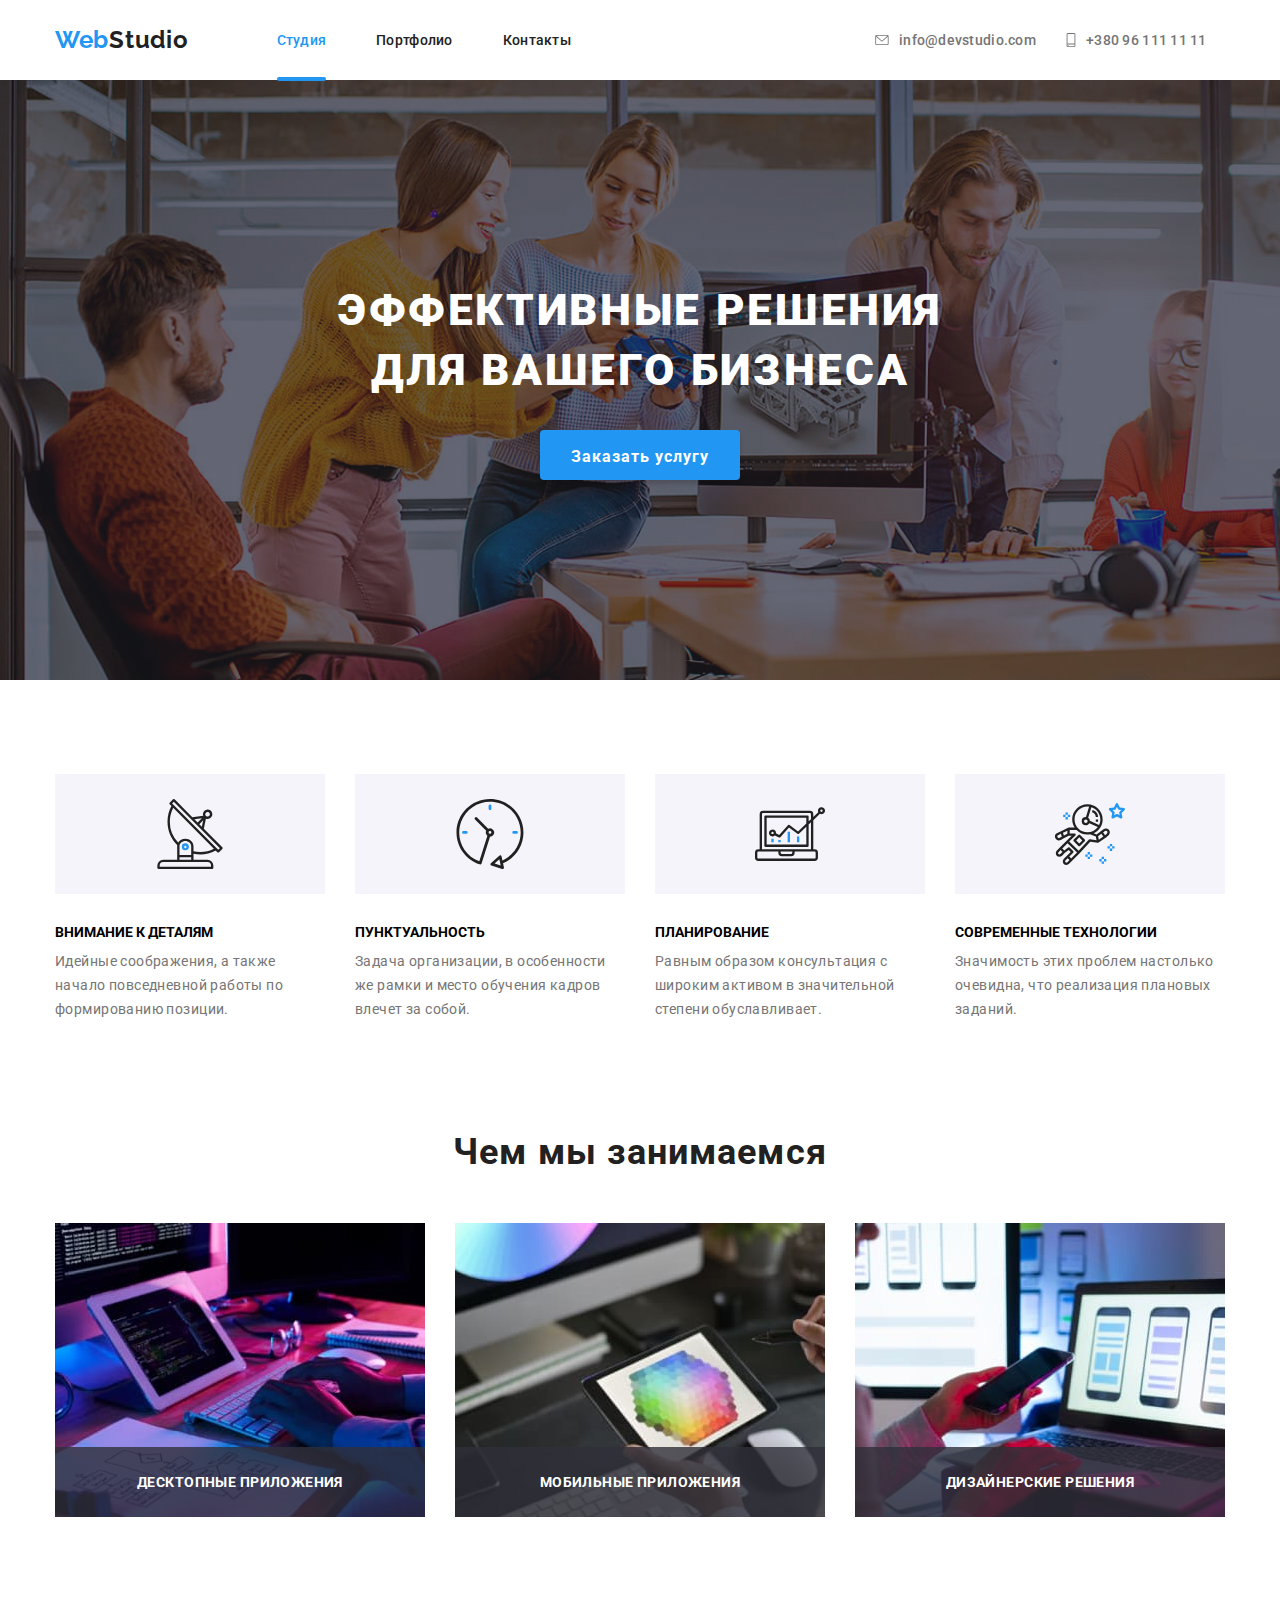
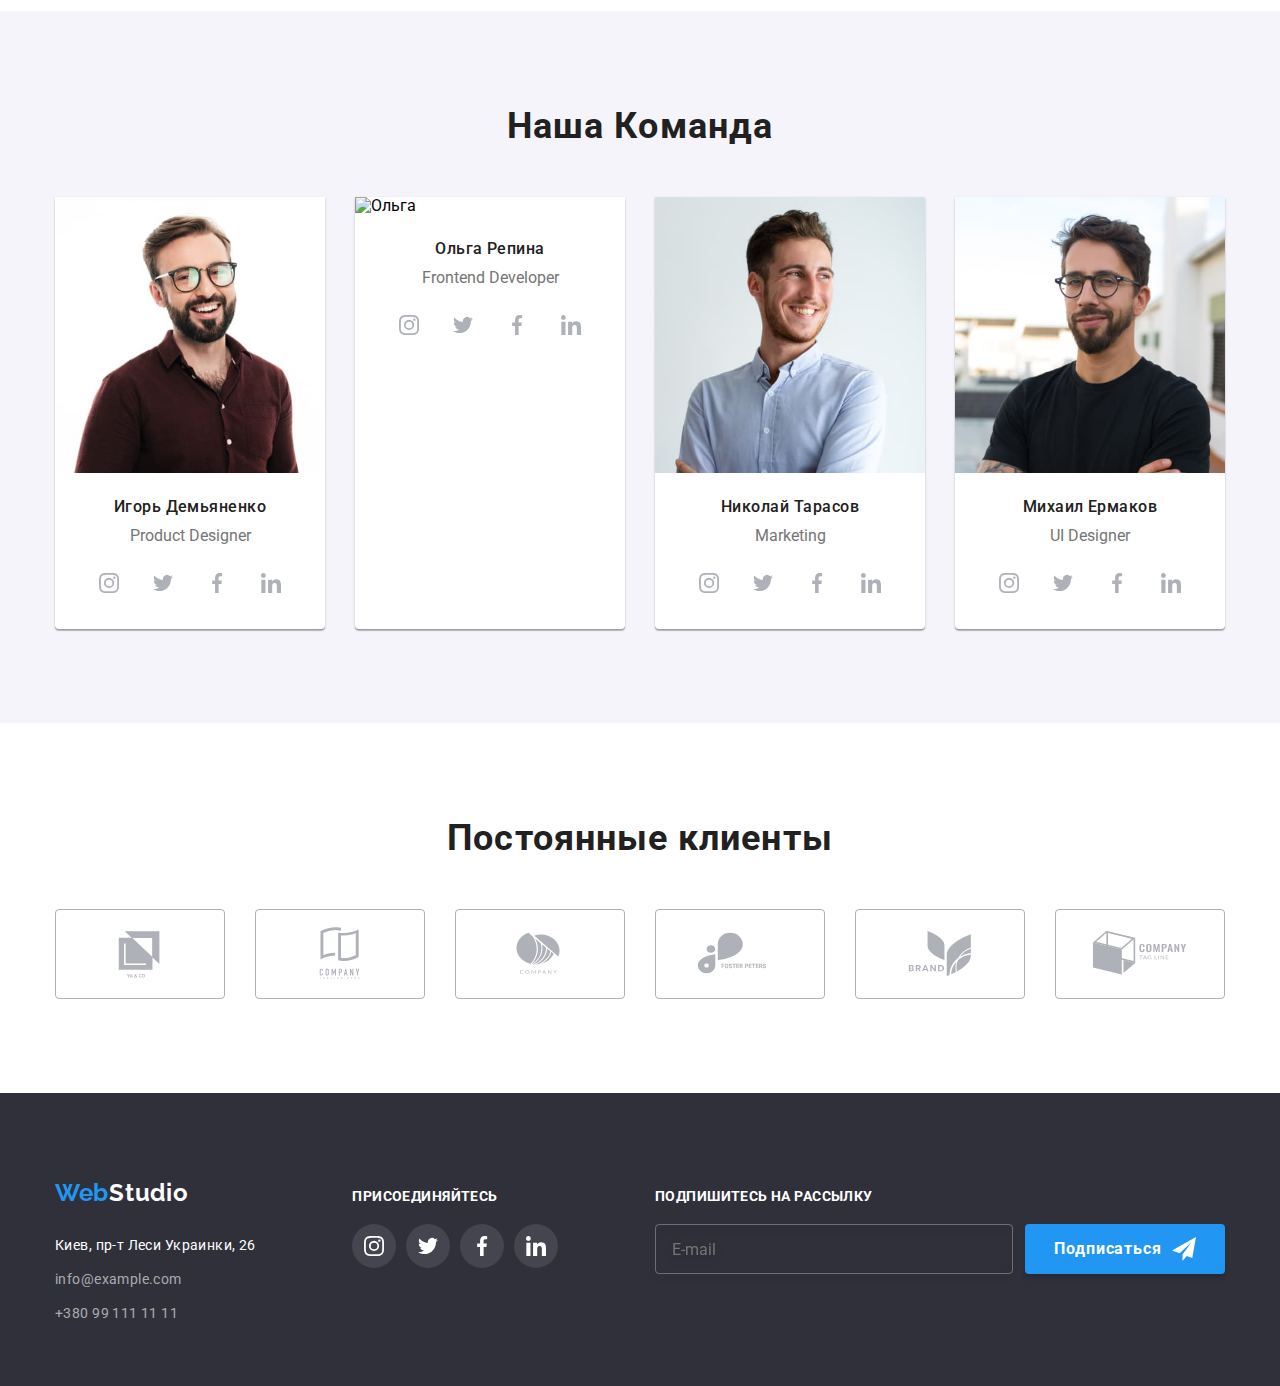
==== commit d530ce73: "hw done" ====
--- a/index.html
+++ b/index.html
@@ -243,7 +243,7 @@
 
             <h2 class="title">Наша Команда</h2>
 
-            <ul class="team_list">
+            <ul class="team__list">
                 <li class="team__item">
                     <picture>
                         <source srcset="./img/IgorMob1x.jpg 1x, ./img/IgorMob2x.jpg 2x" media="(min-width: 480px)">
